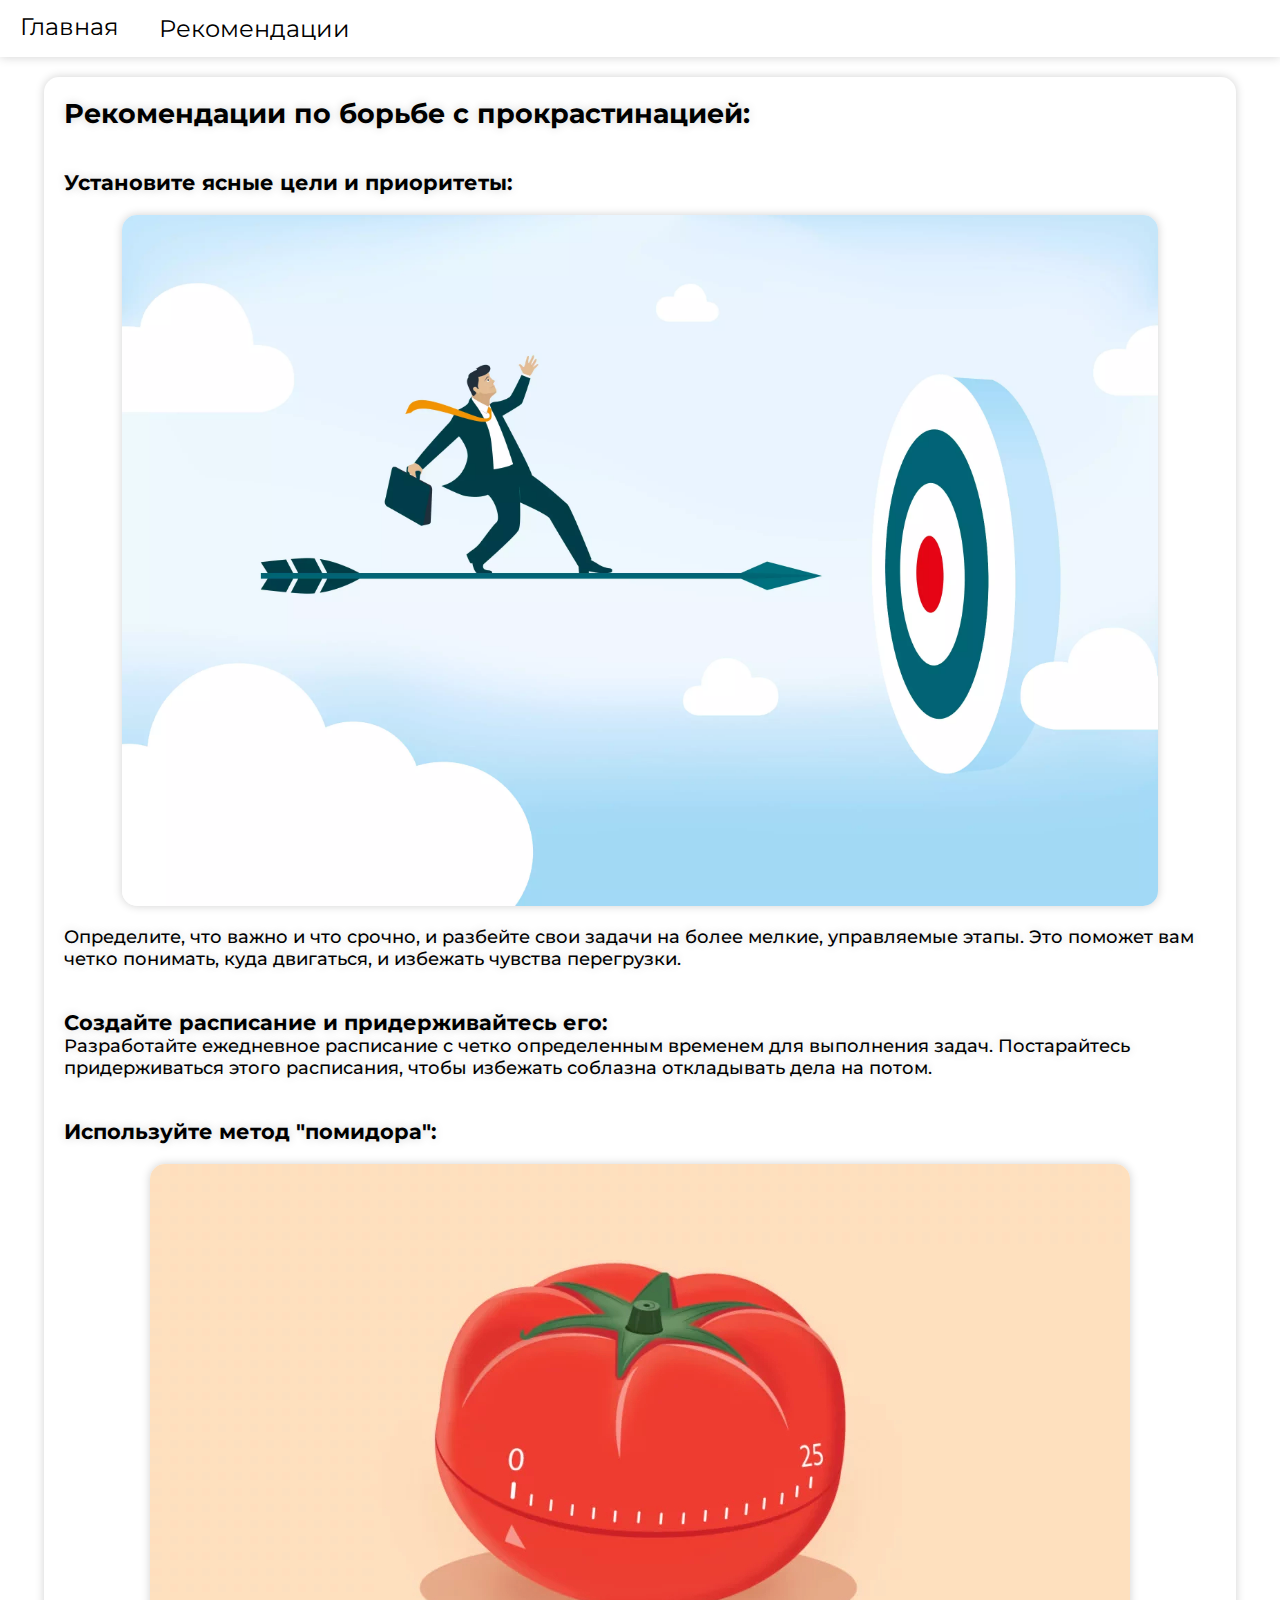
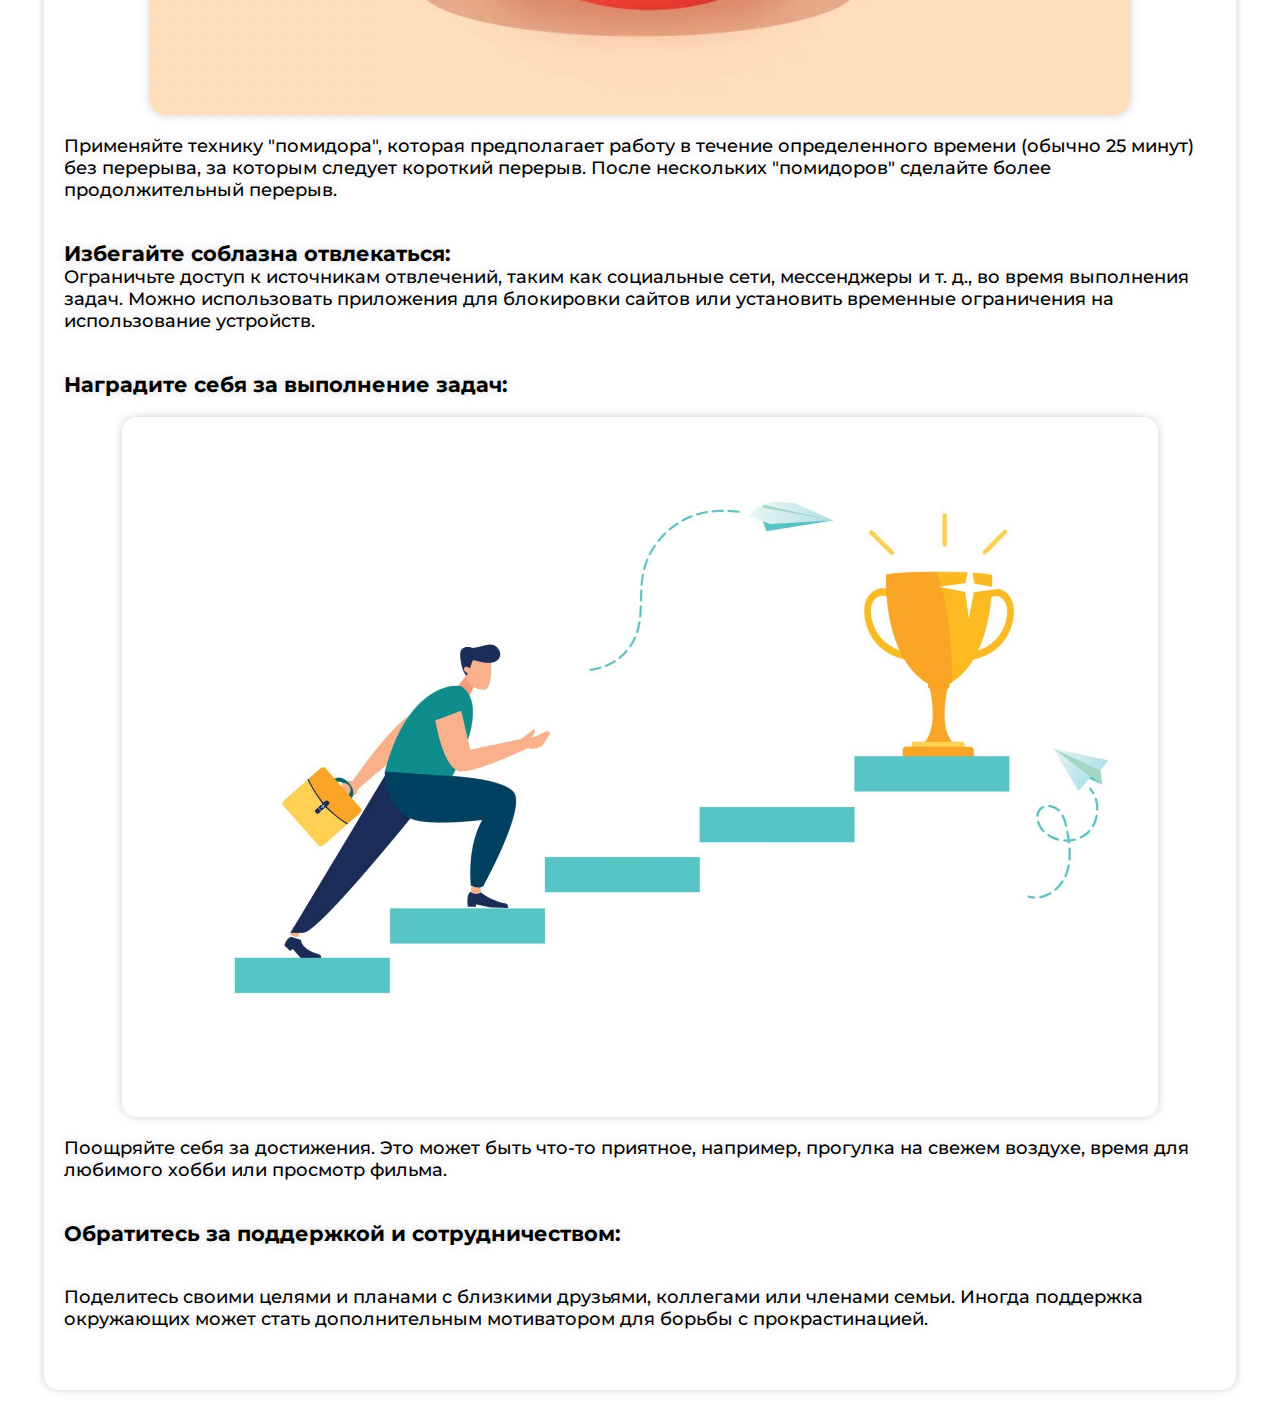
==== recommend.html @ 8584bf14 "Add files via upload" ====
<!DOCTYPE html>
<html lang="en">
<head>
    <meta charset="UTF-8">
    <meta name="viewport" content="width=device-width, initial-scale=1.0">
    <link rel="stylesheet" href="style.css">
    <title>Рекомендации</title>
</head>
<body>

<div class="navbar">
    <a href="index.html">Главная</a>
    <a href="#">Рекомендации</a>
</div>

<div id="recommendations" class="recommendations">
    <h2>Рекомендации по борьбе с прокрастинацией:</h2>
    <div class="block1">
        <h3>Установите ясные цели и приоритеты:</h3>
        <img src="img/1.jpg" alt="" class="img-fluid">
        <p>Определите, что важно и что срочно, и разбейте свои задачи на более мелкие, управляемые этапы. Это поможет вам четко понимать, куда двигаться, и избежать чувства перегрузки.</p>
    </div>
    <div class="block2">
        <h3>Создайте расписание и придерживайтесь его:</h3>
        <p>Разработайте ежедневное расписание с четко определенным временем для выполнения задач. Постарайтесь придерживаться этого расписания, чтобы избежать соблазна откладывать дела на потом.</p>
    </div>
    <div class="block3">
        <h3>Используйте метод "помидора":</h3>
        <img src="img/tomato.jpg" alt="" class="img-fluid">
        <p>Применяйте технику "помидора", которая предполагает работу в течение определенного времени (обычно 25 минут) без перерыва, за которым следует короткий перерыв. После нескольких "помидоров" сделайте более продолжительный перерыв.</p>
    </div>
    <div class="block4">
        <h3>Избегайте соблазна отвлекаться:</h3>
        <p>Ограничьте доступ к источникам отвлечений, таким как социальные сети, мессенджеры и т. д., во время выполнения задач. Можно использовать приложения для блокировки сайтов или установить временные ограничения на использование устройств.</p>
    </div>
    <div class="block5">
        <h3>Наградите себя за выполнение задач:</h3>
        <img src="img/5.jpg" alt="" class="img-fluid">
        <p>Поощряйте себя за достижения. Это может быть что-то приятное, например, прогулка на свежем воздухе, время для любимого хобби или просмотр фильма.</p>
    </div>
    <div class="block6">
        <h3>Обратитесь за поддержкой и сотрудничеством:</h3>
        <img src="img/6.png" alt="" class="img-fluid">
        <p>Поделитесь своими целями и планами с близкими друзьями, коллегами или членами семьи. Иногда поддержка окружающих может стать дополнительным мотиватором для борьбы с прокрастинацией.</p>
    </div>
</div>

</body>
</html>
---- style.css ----
@import url('https://fonts.googleapis.com/css2?family=Montserrat:ital,wght@0,100..900;1,100..900&display=swap');
*{
    margin: 0;
    padding: 0;
    font-family:  Montserrat;
}

.navbar {
    overflow: hidden;
    background-color: #ffffff;
    box-shadow: 0px 0px 10px rgba(0, 0, 0, 0.185);
}

.navbar a {
    float: left;
    display: block;
    color: black;
    text-align: center;
    padding: 14px 20px;
    text-decoration: none;
    font-size: 24px;
    transition: .3s;
}

.navbar a:hover {
    transform: translateY(-2px);
}

.recommendations, .main {
    font-size: 18px;
    text-shadow: 0px 0px 10px rgba(0, 0, 0, 0.185);
    padding: 20px;
    box-shadow: 0px 0px 10px rgba(0, 0, 0, 0.185);
    margin: 20px auto;
    border-radius: 15px;
    font-weight: 500;
    max-width: 90%;
}

.title img, .block1 img, .block2 img, .block3 img, .block4 img, .block5 img, .block6 img {
    display: block;
    margin: 20px auto;
    border-radius: 15px;
    box-shadow: 0px 0px 10px rgba(0, 0, 0, 0.185);
    max-width: 90%; 
}

.title{
    text-align: center;
}
.title p {
    text-align: left;
}

.recommendations div {
    margin: 40px auto;
}
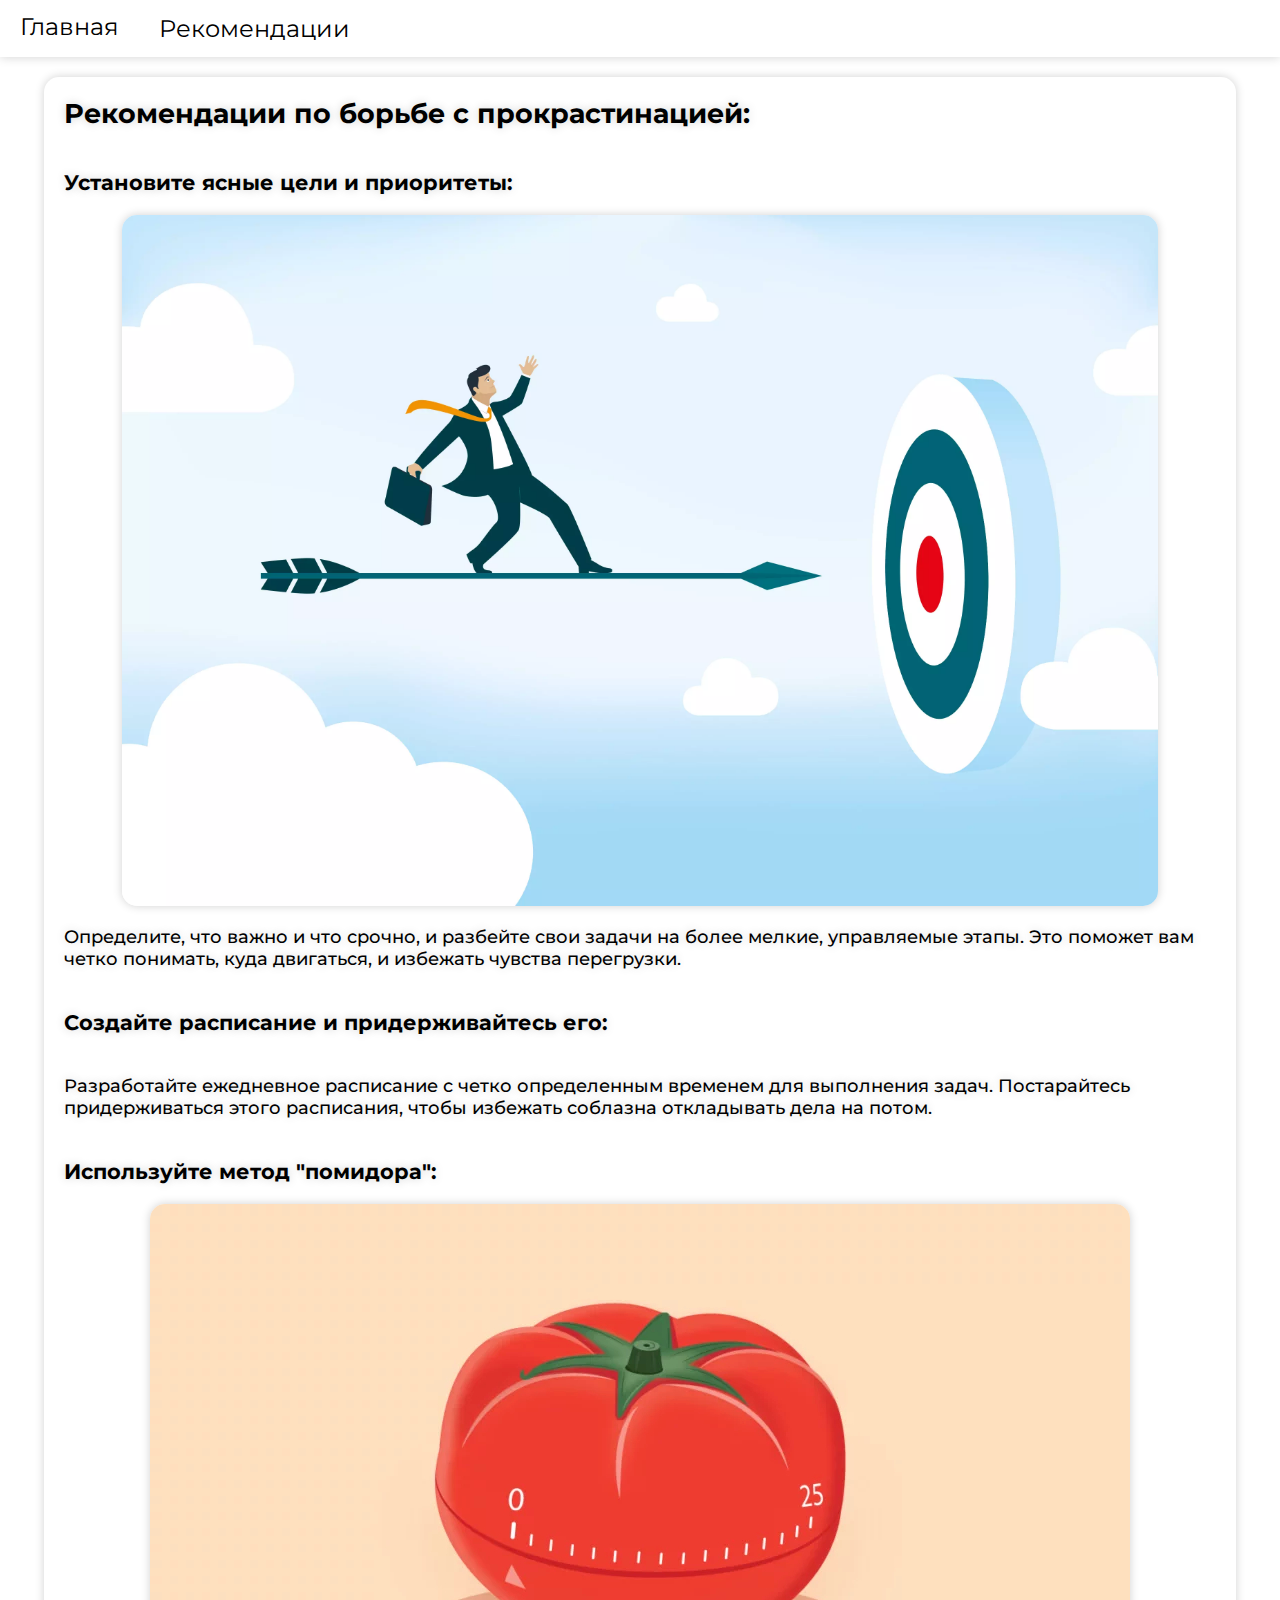
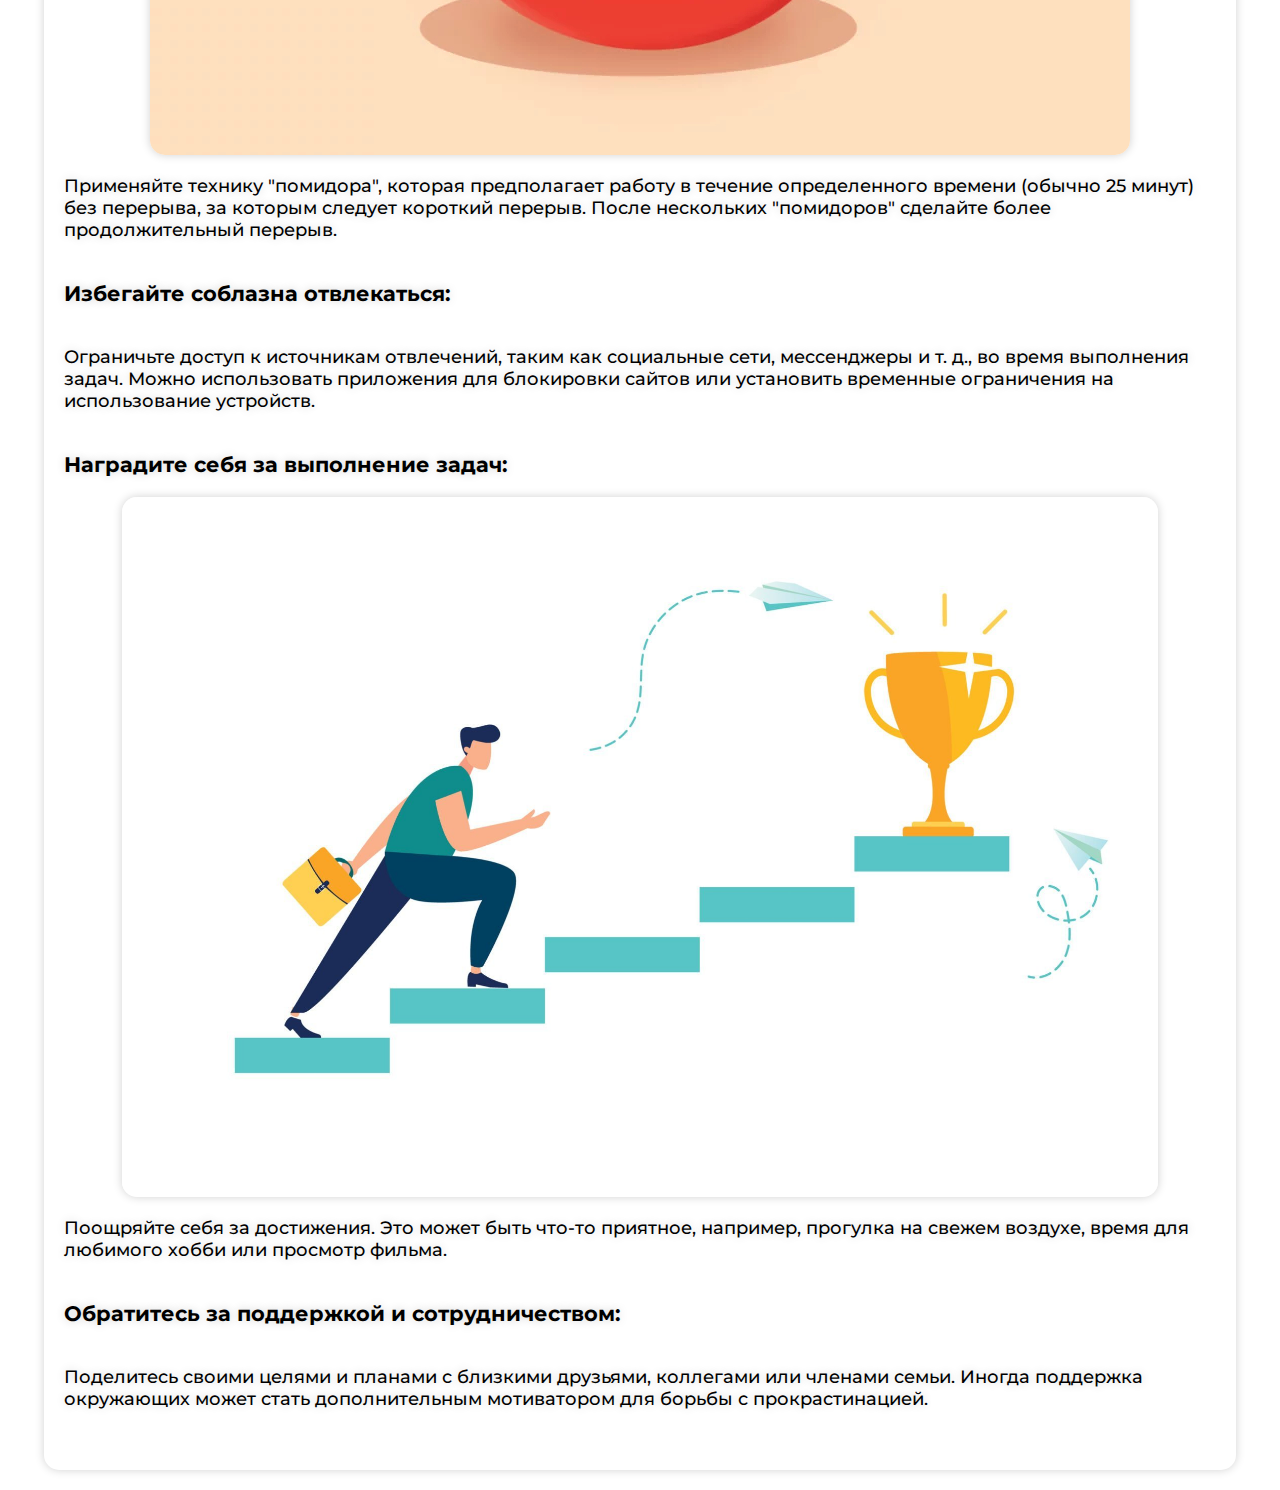
==== commit e7297b56: "Update recommend.html" ====
--- a/recommend.html
+++ b/recommend.html
@@ -22,6 +22,7 @@
     </div>
     <div class="block2">
         <h3>Создайте расписание и придерживайтесь его:</h3>
+        <img src="img/2.jpg" alt="" class="img-fluid">
         <p>Разработайте ежедневное расписание с четко определенным временем для выполнения задач. Постарайтесь придерживаться этого расписания, чтобы избежать соблазна откладывать дела на потом.</p>
     </div>
     <div class="block3">
@@ -31,6 +32,7 @@
     </div>
     <div class="block4">
         <h3>Избегайте соблазна отвлекаться:</h3>
+        <img src="img/4.png" alt="" class="img-fluid">
         <p>Ограничьте доступ к источникам отвлечений, таким как социальные сети, мессенджеры и т. д., во время выполнения задач. Можно использовать приложения для блокировки сайтов или установить временные ограничения на использование устройств.</p>
     </div>
     <div class="block5">
@@ -40,10 +42,10 @@
     </div>
     <div class="block6">
         <h3>Обратитесь за поддержкой и сотрудничеством:</h3>
-        <img src="img/6.png" alt="" class="img-fluid">
+        <img src="img/6.jpg" alt="" class="img-fluid">
         <p>Поделитесь своими целями и планами с близкими друзьями, коллегами или членами семьи. Иногда поддержка окружающих может стать дополнительным мотиватором для борьбы с прокрастинацией.</p>
     </div>
 </div>
 
 </body>
-</html>+</html>
